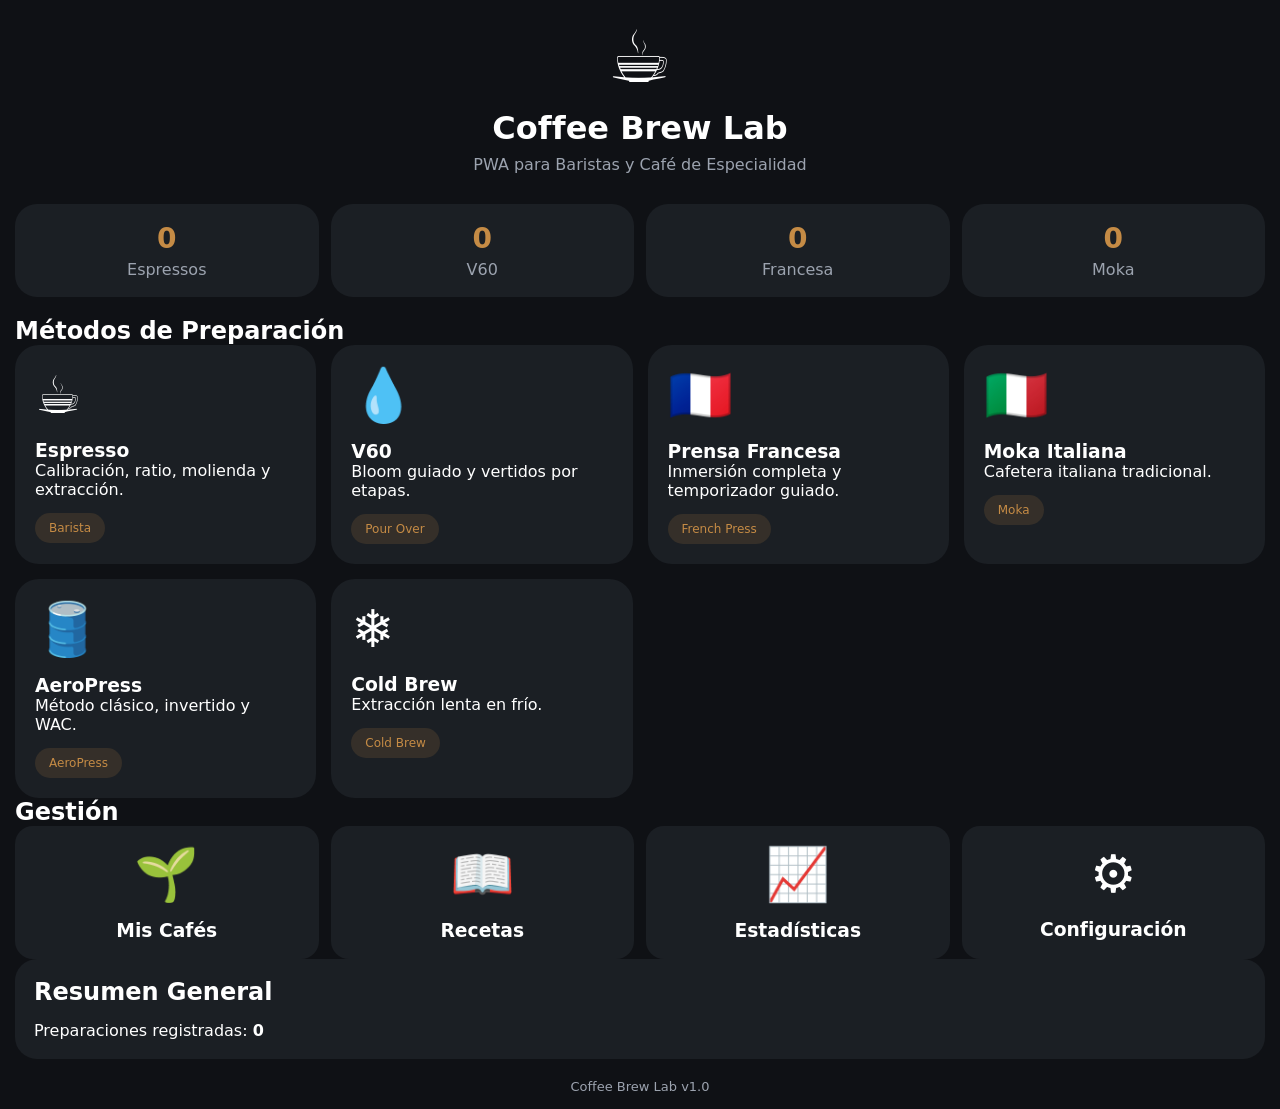
==== index.html @ 1bd27dbe "Add files via upload" ====
<!DOCTYPE html>
<html lang="es">

<head>

    <meta charset="UTF-8">
    <meta name="viewport" content="width=device-width, initial-scale=1.0">

    <title>Coffee Brew Lab</title>

    <link rel="stylesheet" href="app.css">

    <link rel="manifest" href="manifest.json">

    <meta name="theme-color" content="#c58b45">

</head>

<body>

    <header class="header">

        <div class="logo">☕</div>

        <h1 class="title">
            Coffee Brew Lab
        </h1>

        <div class="subtitle">
            PWA para Baristas y Café de Especialidad
        </div>

    </header>

    <!-- KPI GENERALES -->

    <section class="kpis">

        <div class="kpi">

            <h2 id="kpiShots">0</h2>

            <p>Espressos</p>

        </div>

        <div class="kpi">

            <h2 id="kpiV60">0</h2>

            <p>V60</p>

        </div>

        <div class="kpi">

            <h2 id="kpiFrancesa">0</h2>

            <p>Francesa</p>

        </div>

        <div class="kpi">

            <h2 id="kpiMoka">0</h2>

            <p>Moka</p>

        </div>

    </section>

    <!-- MÉTODOS -->

    <h2>Métodos de Preparación</h2>

    <section class="dashboard">

        <a href="espresso.html" class="brew-card">

            <div class="icon">☕</div>

            <h3>Espresso</h3>

            <p>
                Calibración, ratio,
                molienda y extracción.
            </p>

            <span class="badge">
                Barista
            </span>

        </a>

        <a href="v60.html" class="brew-card">

            <div class="icon">💧</div>

            <h3>V60</h3>

            <p>
                Bloom guiado
                y vertidos por etapas.
            </p>

            <span class="badge">
                Pour Over
            </span>

        </a>

        <a href="francesa.html" class="brew-card">

            <div class="icon">🇫🇷</div>

            <h3>Prensa Francesa</h3>

            <p>
                Inmersión completa
                y temporizador guiado.
            </p>

            <span class="badge">
                French Press
            </span>

        </a>

        <a href="moka.html" class="brew-card">

            <div class="icon">🇮🇹</div>

            <h3>Moka Italiana</h3>

            <p>
                Cafetera italiana
                tradicional.
            </p>

            <span class="badge">
                Moka
            </span>

        </a>

        <a href="aeropress.html" class="brew-card">

            <div class="icon">🛢️</div>

            <h3>AeroPress</h3>

            <p>
                Método clásico,
                invertido y WAC.
            </p>

            <span class="badge">
                AeroPress
            </span>

        </a>

        <a href="coldbrew.html" class="brew-card">

            <div class="icon">❄️</div>

            <h3>Cold Brew</h3>

            <p>
                Extracción lenta
                en frío.
            </p>

            <span class="badge">
                Cold Brew
            </span>

        </a>

    </section>

    <!-- HERRAMIENTAS -->

    <h2>Gestión</h2>

    <section class="quick-actions">

        <a href="cafes.html" class="action">

            <div class="icon">
                🌱
            </div>

            <h3>Mis Cafés</h3>

        </a>

        <a href="recetas.html" class="action">

            <div class="icon">
                📖
            </div>

            <h3>Recetas</h3>

        </a>

        <a href="estadisticas.html" class="action">

            <div class="icon">
                📈
            </div>

            <h3>Estadísticas</h3>

        </a>

        <a href="configuracion.html" class="action">

            <div class="icon">
                ⚙️
            </div>

            <h3>Configuración</h3>

        </a>

    </section>

    <!-- RESUMEN -->

    <section class="card">

        <h2>Resumen General</h2>

        <p id="resumen">
            Sin datos registrados.
        </p>

    </section>

    <button id="installBtn" style="display:none;">

        📲 Instalar Aplicación

    </button>

    <div class="footer">

        Coffee Brew Lab v1.0

    </div>

    <script src="app.js"></script>

    <script>

        /* ==========================
           KPIS PANEL
        ========================== */

        const espresso =
            JSON.parse(
                localStorage.getItem(
                    "espressoShots"
                )
            ) || [];

        const v60 =
            JSON.parse(
                localStorage.getItem(
                    "v60Preparaciones"
                )
            ) || [];

        const francesa =
            JSON.parse(
                localStorage.getItem(
                    "francesaPreparaciones"
                )
            ) || [];

        const moka =
            JSON.parse(
                localStorage.getItem(
                    "mokaPreparaciones"
                )
            ) || [];

        document
            .getElementById("kpiShots")
            .innerText =
            espresso.length;

        document
            .getElementById("kpiV60")
            .innerText =
            v60.length;

        document
            .getElementById("kpiFrancesa")
            .innerText =
            francesa.length;

        document
            .getElementById("kpiMoka")
            .innerText =
            moka.length;

        const total =

            espresso.length +

            v60.length +

            francesa.length +

            moka.length;

        document
            .getElementById("resumen")
            .innerHTML =

            `
Preparaciones registradas:
<strong>${total}</strong>
`;

        /* ==========================
           PWA
        ========================== */

        let deferredPrompt;

        window.addEventListener(
            "beforeinstallprompt",

            (event) => {

                event.preventDefault();

                deferredPrompt = event;

                document
                    .getElementById("installBtn")
                    .style.display = "block";

            }
        );

        document
            .getElementById("installBtn")
            .addEventListener(

                "click",

                async () => {

                    if (!deferredPrompt)
                        return;

                    deferredPrompt.prompt();

                }

            );

        /* ==========================
           SERVICE WORKER
        ========================== */

        if (
            "serviceWorker"
            in navigator
        ) {

            window.addEventListener(

                "load",

                () => {

                    navigator
                        .serviceWorker
                        .register(
                            "./service-worker.js"
                        );

                });

        }

    </script>

</body>

</html>
---- app.css ----
/* ==================================================
   COFFEE BREW LAB
   APP.CSS
================================================== */

:root {

    --bg: #0f1115;
    --card: #1b1f24;
    --card-light: #252b34;

    --gold: #c58b45;
    --green: #22c55e;
    --orange: #f59e0b;
    --red: #ef4444;

    --text: #ffffff;
    --gray: #9ca3af;

    --border: #323b47;

}

/* ==================================================
   RESET
================================================== */

* {

    margin: 0;
    padding: 0;
    box-sizing: border-box;

}

html {

    scroll-behavior: smooth;

}

body {

    background: var(--bg);
    color: var(--text);

    font-family:
        system-ui,
        -apple-system,
        BlinkMacSystemFont,
        sans-serif;

    min-height: 100vh;

    padding: 15px;

}

/* ==================================================
   LINKS
================================================== */

a {

    color: inherit;
    text-decoration: none;

}

/* ==================================================
   TOPBAR
================================================== */

.topbar {

    display: flex;
    align-items: center;
    gap: 15px;

    margin-bottom: 20px;

}

.topbar a {

    color: var(--gold);

    font-weight: 700;

}

.topbar h1 {

    font-size: 24px;

}

/* ==================================================
   HEADER
================================================== */

.header {

    text-align: center;

    margin-bottom: 30px;

}

.logo {

    font-size: 72px;

    margin-bottom: 10px;

}

.title {

    font-size: 32px;
    font-weight: 700;

}

.subtitle {

    color: var(--gray);

    margin-top: 8px;

}

/* ==================================================
   CARD
================================================== */

.card {

    background: var(--card);

    border-radius: 22px;

    padding: 18px;

    margin-bottom: 15px;

    border: 1px solid transparent;

    transition: .25s;

}

.card:hover {

    border-color: var(--gold);

}

.card h2 {

    margin-bottom: 15px;

}

.card h3 {

    margin-bottom: 10px;

}

/* ==================================================
   DASHBOARD
================================================== */

.dashboard {

    display: grid;
    grid-template-columns: 1fr;

    gap: 15px;

}

.brew-card {

    background: var(--card);

    border-radius: 24px;

    padding: 20px;

    transition: .25s;

    display: block;

}

.brew-card:hover {

    background: var(--card-light);

    transform: translateY(-3px);

}

.icon {

    font-size: 52px;

    margin-bottom: 15px;

}

.badge {

    display: inline-block;

    margin-top: 14px;

    background: rgba(197, 139, 69, .15);

    padding: 8px 14px;

    border-radius: 999px;

    color: var(--gold);

    font-size: 12px;

}

/* ==================================================
   KPI
================================================== */

.kpis {

    display: grid;

    grid-template-columns:
        repeat(2, 1fr);

    gap: 12px;

    margin-bottom: 20px;

}

.kpi {

    background: var(--card);

    border-radius: 22px;

    padding: 18px;

    text-align: center;

}

.kpi h2 {

    color: var(--gold);

    font-size: 28px;

    margin-bottom: 5px;

}

.kpi p {

    color: var(--gray);

}

/* ==================================================
   FORMULARIOS
================================================== */

label {

    display: block;

    margin-bottom: 6px;

    color: var(--gray);

    font-size: 13px;

}

input,
select,
textarea {

    width: 100%;

    padding: 14px;

    border-radius: 14px;

    border: 1px solid var(--border);

    background: var(--card-light);

    color: white;

    font-size: 16px;

    margin-bottom: 12px;

}

textarea {

    resize: vertical;
    min-height: 120px;

}

input:focus,
select:focus,
textarea:focus {

    outline: none;

    border-color: var(--gold);

}

/* ==================================================
   BOTONES
================================================== */

button {

    width: 100%;

    height: 55px;

    border: none;

    border-radius: 15px;

    background: var(--gold);

    color: white;

    font-weight: 700;

    font-size: 16px;

    cursor: pointer;

    transition: .2s;

}

button:hover {

    filter: brightness(110%);

}

button:active {

    transform: scale(.98);

}

/* ==================================================
   GRID
================================================== */

.grid {

    display: grid;
    gap: 12px;

}

/* ==================================================
   CRONOMETRO
================================================== */

.cronometro {

    text-align: center;

    font-size: 64px;

    font-weight: 700;

    color: var(--gold);

    margin: 20px 0;

}

.running {

    animation: pulse 1s infinite;

}

@keyframes pulse {

    0% {

        transform: scale(1);

    }

    50% {

        transform: scale(1.05);

    }

    100% {

        transform: scale(1);

    }

}

/* ==================================================
   PROGRESSBAR
================================================== */

.progress {

    height: 14px;

    background: #29303a;

    border-radius: 999px;

    overflow: hidden;

    margin-bottom: 15px;

}

.progress-bar {

    width: 0;

    height: 100%;

    background: linear-gradient(90deg,
            var(--green),
            #4ade80);

    transition: .2s;

}

/* ==================================================
   HISTORIAL
================================================== */

.registro {

    background: var(--card-light);

    border-left: 5px solid var(--gold);

    border-radius: 16px;

    padding: 14px;

    margin-bottom: 10px;

}

.registro p {

    margin: 4px 0;

}

/* ==================================================
   ESTADOS
================================================== */

.ok {

    color: var(--green);

}

.warn {

    color: var(--orange);

}

.bad {

    color: var(--red);

}

/* ==================================================
   CHIPS SENSORIALES
================================================== */

#notasSugeridas,
#notasSeleccionadas {

    display: flex;

    flex-wrap: wrap;

    gap: 8px;

    margin-top: 10px;

}

.chip {

    background: var(--card-light);

    border: 1px solid var(--border);

    border-radius: 999px;

    padding: 10px 14px;

    cursor: pointer;

    transition: .2s;

    font-size: 14px;

}

.chip:hover {

    border-color: var(--gold);

}

.chip-selected {

    background: var(--gold);

    color: white;

    border: none;

}

/* ==================================================
   FILTROS SENSORIALES
================================================== */

.filtros-categorias {

    display: flex;
    flex-wrap: wrap;

    gap: 8px;

    margin-bottom: 12px;

}

.filtro {

    border: none;

    border-radius: 999px;

    background: var(--card-light);

    color: white;

    width: auto;

    padding: 8px 14px;

    height: auto;

    font-size: 13px;

}

.filtro.activo {

    background: var(--gold);

}

/* ==================================================
   TABLAS
================================================== */

table {

    width: 100%;

    border-collapse: collapse;

}

th {

    background: var(--card-light);

}

td,
th {

    padding: 10px;

    border: 1px solid var(--border);

}

/* ==================================================
   CANVAS CHART
================================================== */

canvas {

    max-width: 100%;

    width: 100%;

    min-height: 300px;

}

/* ==================================================
   QUICK ACTIONS
================================================== */

.quick-actions {

    display: grid;
    gap: 12px;

    grid-template-columns:
        repeat(2, 1fr);

}

.action {

    background: var(--card);

    border-radius: 18px;

    padding: 18px;

    text-align: center;

    transition: .25s;

}

.action:hover {

    background: var(--card-light);

}

/* ==================================================
   FOOTER
================================================== */

.footer {

    text-align: center;

    margin-top: 20px;

    color: var(--gray);

    font-size: 13px;

}

/* ==================================================
   SCROLLBAR
================================================== */

::-webkit-scrollbar {

    width: 10px;

}

::-webkit-scrollbar-track {

    background: #181d23;

}

::-webkit-scrollbar-thumb {

    background: var(--gold);

    border-radius: 999px;

}

/* ==================================================
   TABLET
================================================== */

@media (min-width:768px) {

    body {

        max-width: 1100px;

        margin: auto;

    }

    .dashboard {

        grid-template-columns:
            repeat(2, 1fr);

    }

    .grid {

        grid-template-columns:
            repeat(2, 1fr);

    }

    .kpis {

        grid-template-columns:
            repeat(4, 1fr);

    }

}

/* ==================================================
   DESKTOP
================================================== */

@media (min-width:1200px) {

    body {

        max-width: 1440px;

        margin: auto;

    }

    .dashboard {

        grid-template-columns:
            repeat(4, 1fr);

    }

    .quick-actions {

        grid-template-columns:
            repeat(4, 1fr);

    }

    .grid {

        grid-template-columns:
            repeat(3, 1fr);

    }

}

/* ==================================================
   PWA SAFE AREA
================================================== */

@supports (padding:max(0px)) {

    body {

        padding-left:
            max(15px, env(safe-area-inset-left));

        padding-right:
            max(15px, env(safe-area-inset-right));

        padding-bottom:
            max(15px, env(safe-area-inset-bottom));

    }

}
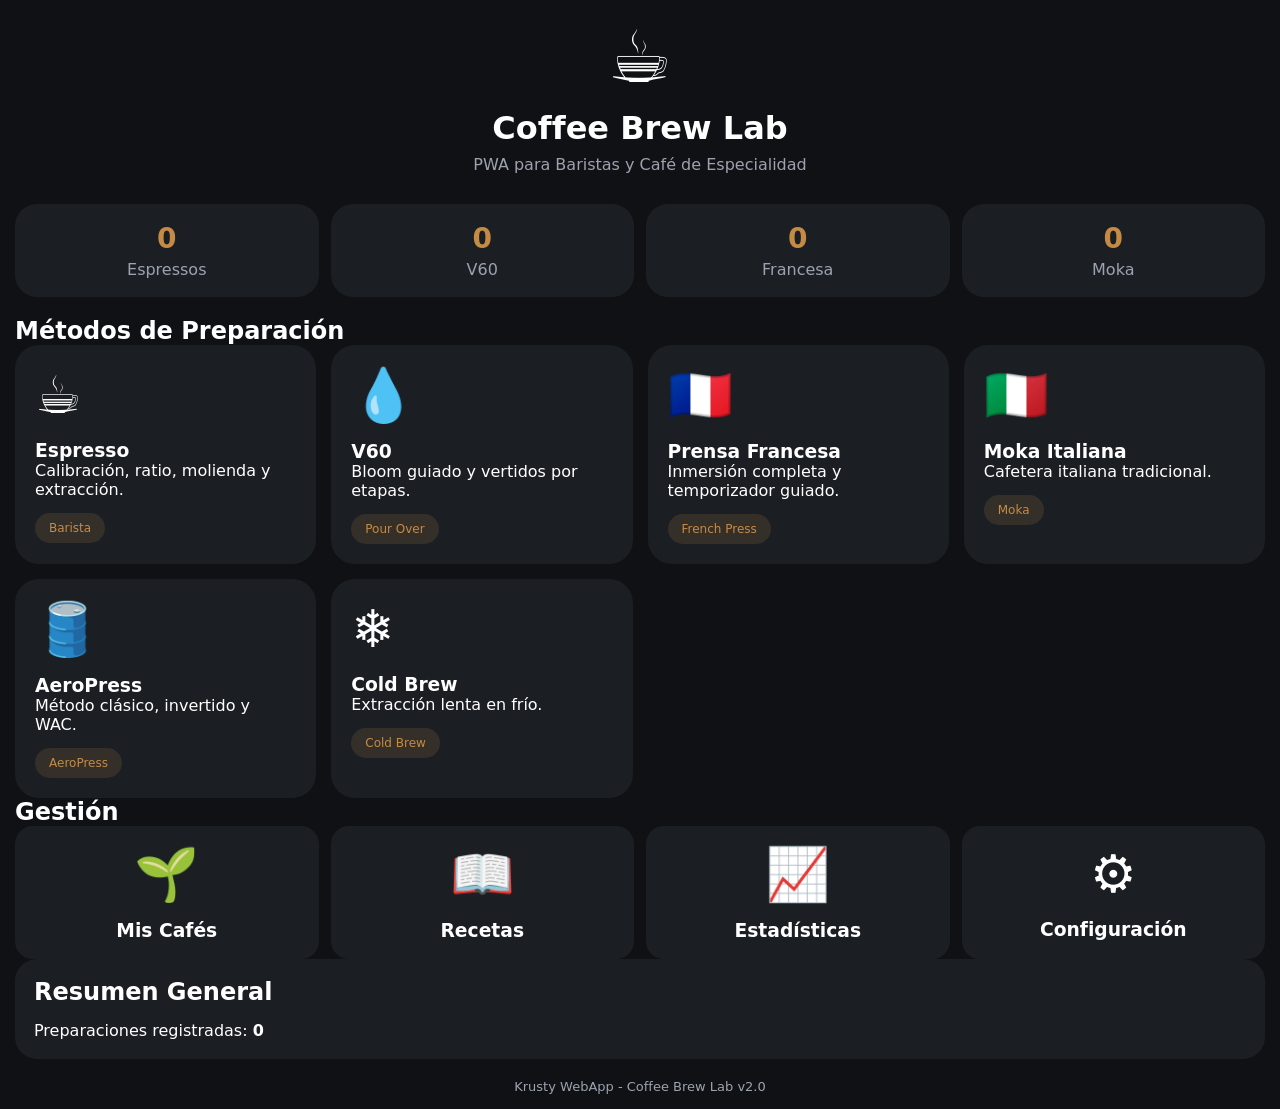
==== commit 0296c950: "Add files via upload" ====
--- a/index.html
+++ b/index.html
@@ -248,7 +248,7 @@
 
     <div class="footer">
 
-        Coffee Brew Lab v1.0
+        Krusty WebApp - Coffee Brew Lab v2.0
 
     </div>
 
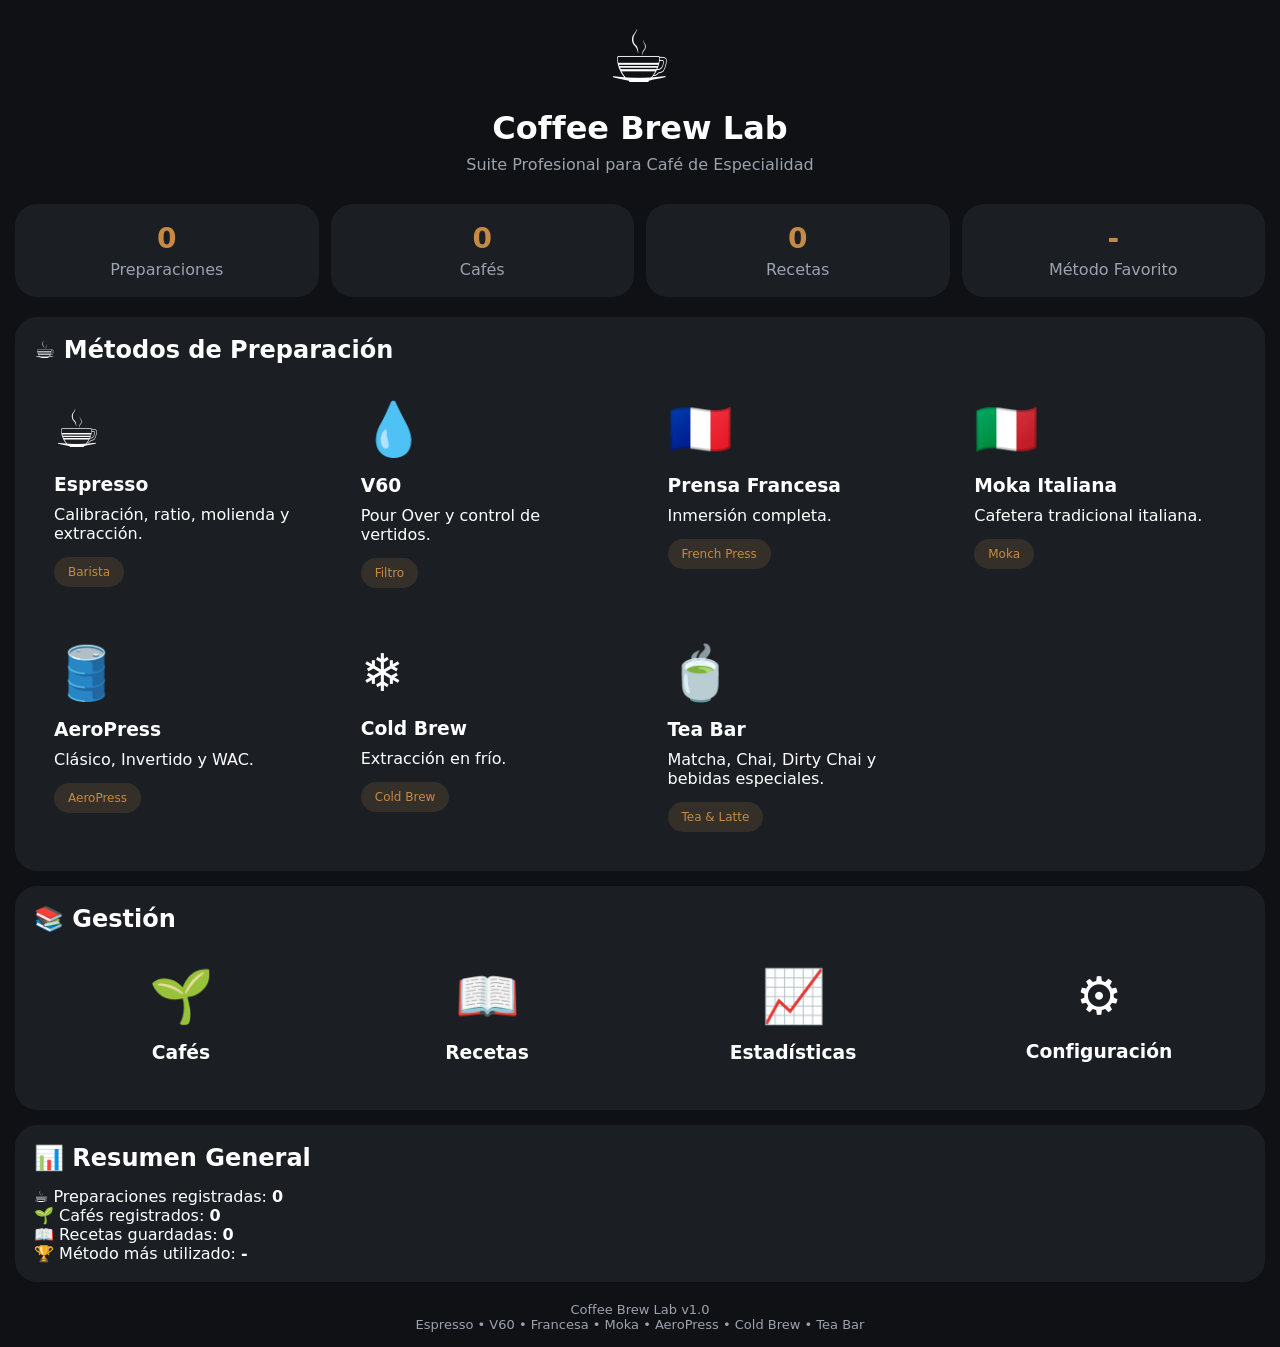
==== commit 4541da38: "Add files via upload" ====
--- a/index.html
+++ b/index.html
@@ -4,6 +4,7 @@
 <head>
 
     <meta charset="UTF-8">
+
     <meta name="viewport" content="width=device-width, initial-scale=1.0">
 
     <title>Coffee Brew Lab</title>
@@ -14,57 +15,81 @@
 
     <meta name="theme-color" content="#c58b45">
 
+    <meta name="mobile-web-app-capable" content="yes">
+
+    <meta name="apple-mobile-web-app-capable" content="yes">
+
+    <meta name="apple-mobile-web-app-title" content="Coffee Brew Lab">
+
 </head>
 
 <body>
 
     <header class="header">
 
-        <div class="logo">☕</div>
+        <div class="logo">
+            ☕
+        </div>
 
         <h1 class="title">
             Coffee Brew Lab
         </h1>
 
         <div class="subtitle">
-            PWA para Baristas y Café de Especialidad
+            Suite Profesional para Café de Especialidad
         </div>
 
     </header>
 
-    <!-- KPI GENERALES -->
+    <!-- KPIs -->
 
     <section class="kpis">
 
         <div class="kpi">
 
-            <h2 id="kpiShots">0</h2>
-
-            <p>Espressos</p>
+            <h2 id="kpiTotalPreparaciones">
+                0
+            </h2>
+
+            <p>
+                Preparaciones
+            </p>
 
         </div>
 
         <div class="kpi">
 
-            <h2 id="kpiV60">0</h2>
-
-            <p>V60</p>
+            <h2 id="kpiCafes">
+                0
+            </h2>
+
+            <p>
+                Cafés
+            </p>
 
         </div>
 
         <div class="kpi">
 
-            <h2 id="kpiFrancesa">0</h2>
-
-            <p>Francesa</p>
+            <h2 id="kpiRecetas">
+                0
+            </h2>
+
+            <p>
+                Recetas
+            </p>
 
         </div>
 
         <div class="kpi">
 
-            <h2 id="kpiMoka">0</h2>
-
-            <p>Moka</p>
+            <h2 id="kpiMetodoFavorito">
+                -
+            </h2>
+
+            <p>
+                Método Favorito
+            </p>
 
         </div>
 
@@ -72,159 +97,218 @@
 
     <!-- MÉTODOS -->
 
-    <h2>Métodos de Preparación</h2>
-
-    <section class="dashboard">
-
-        <a href="espresso.html" class="brew-card">
-
-            <div class="icon">☕</div>
-
-            <h3>Espresso</h3>
-
-            <p>
-                Calibración, ratio,
-                molienda y extracción.
-            </p>
-
-            <span class="badge">
-                Barista
-            </span>
-
-        </a>
-
-        <a href="v60.html" class="brew-card">
-
-            <div class="icon">💧</div>
-
-            <h3>V60</h3>
-
-            <p>
-                Bloom guiado
-                y vertidos por etapas.
-            </p>
-
-            <span class="badge">
-                Pour Over
-            </span>
-
-        </a>
-
-        <a href="francesa.html" class="brew-card">
-
-            <div class="icon">🇫🇷</div>
-
-            <h3>Prensa Francesa</h3>
-
-            <p>
-                Inmersión completa
-                y temporizador guiado.
-            </p>
-
-            <span class="badge">
-                French Press
-            </span>
-
-        </a>
-
-        <a href="moka.html" class="brew-card">
-
-            <div class="icon">🇮🇹</div>
-
-            <h3>Moka Italiana</h3>
-
-            <p>
-                Cafetera italiana
-                tradicional.
-            </p>
-
-            <span class="badge">
-                Moka
-            </span>
-
-        </a>
-
-        <a href="aeropress.html" class="brew-card">
-
-            <div class="icon">🛢️</div>
-
-            <h3>AeroPress</h3>
-
-            <p>
-                Método clásico,
-                invertido y WAC.
-            </p>
-
-            <span class="badge">
-                AeroPress
-            </span>
-
-        </a>
-
-        <a href="coldbrew.html" class="brew-card">
-
-            <div class="icon">❄️</div>
-
-            <h3>Cold Brew</h3>
-
-            <p>
-                Extracción lenta
-                en frío.
-            </p>
-
-            <span class="badge">
-                Cold Brew
-            </span>
-
-        </a>
+    <section class="card">
+
+        <h2>
+            ☕ Métodos de Preparación
+        </h2>
+
+        <div class="dashboard">
+
+            <a href="espresso.html" class="brew-card">
+
+                <div class="icon">
+                    ☕
+                </div>
+
+                <h3>
+                    Espresso
+                </h3>
+
+                <p>
+                    Calibración, ratio, molienda y extracción.
+                </p>
+
+                <span class="badge">
+                    Barista
+                </span>
+
+            </a>
+
+            <a href="v60.html" class="brew-card">
+
+                <div class="icon">
+                    💧
+                </div>
+
+                <h3>
+                    V60
+                </h3>
+
+                <p>
+                    Pour Over y control de vertidos.
+                </p>
+
+                <span class="badge">
+                    Filtro
+                </span>
+
+            </a>
+
+            <a href="francesa.html" class="brew-card">
+
+                <div class="icon">
+                    🇫🇷
+                </div>
+
+                <h3>
+                    Prensa Francesa
+                </h3>
+
+                <p>
+                    Inmersión completa.
+                </p>
+
+                <span class="badge">
+                    French Press
+                </span>
+
+            </a>
+
+            <a href="moka.html" class="brew-card">
+
+                <div class="icon">
+                    🇮🇹
+                </div>
+
+                <h3>
+                    Moka Italiana
+                </h3>
+
+                <p>
+                    Cafetera tradicional italiana.
+                </p>
+
+                <span class="badge">
+                    Moka
+                </span>
+
+            </a>
+
+            <a href="aeropress.html" class="brew-card">
+
+                <div class="icon">
+                    🛢️
+                </div>
+
+                <h3>
+                    AeroPress
+                </h3>
+
+                <p>
+                    Clásico, Invertido y WAC.
+                </p>
+
+                <span class="badge">
+                    AeroPress
+                </span>
+
+            </a>
+
+            <a href="coldbrew.html" class="brew-card">
+
+                <div class="icon">
+                    ❄️
+                </div>
+
+                <h3>
+                    Cold Brew
+                </h3>
+
+                <p>
+                    Extracción en frío.
+                </p>
+
+                <span class="badge">
+                    Cold Brew
+                </span>
+
+            </a>
+
+            <a href="bebidas.html" class="brew-card">
+
+                <div class="icon">
+                    🍵
+                </div>
+
+                <h3>
+                    Tea Bar
+                </h3>
+
+                <p>
+                    Matcha, Chai,
+                    Dirty Chai y bebidas especiales.
+                </p>
+
+                <span class="badge">
+                    Tea & Latte
+                </span>
+
+            </a>
+
+        </div>
 
     </section>
 
-    <!-- HERRAMIENTAS -->
-
-    <h2>Gestión</h2>
-
-    <section class="quick-actions">
-
-        <a href="cafes.html" class="action">
-
-            <div class="icon">
-                🌱
-            </div>
-
-            <h3>Mis Cafés</h3>
-
-        </a>
-
-        <a href="recetas.html" class="action">
-
-            <div class="icon">
-                📖
-            </div>
-
-            <h3>Recetas</h3>
-
-        </a>
-
-        <a href="estadisticas.html" class="action">
-
-            <div class="icon">
-                📈
-            </div>
-
-            <h3>Estadísticas</h3>
-
-        </a>
-
-        <a href="configuracion.html" class="action">
-
-            <div class="icon">
-                ⚙️
-            </div>
-
-            <h3>Configuración</h3>
-
-        </a>
+    <!-- GESTIÓN -->
+
+    <section class="card">
+
+        <h2>
+            📚 Gestión
+        </h2>
+
+        <div class="quick-actions">
+
+            <a href="cafes.html" class="action">
+
+                <div class="icon">
+                    🌱
+                </div>
+
+                <h3>
+                    Cafés
+                </h3>
+
+            </a>
+
+            <a href="recetas.html" class="action">
+
+                <div class="icon">
+                    📖
+                </div>
+
+                <h3>
+                    Recetas
+                </h3>
+
+            </a>
+
+            <a href="estadisticas.html" class="action">
+
+                <div class="icon">
+                    📈
+                </div>
+
+                <h3>
+                    Estadísticas
+                </h3>
+
+            </a>
+
+            <a href="configuracion.html" class="action">
+
+                <div class="icon">
+                    ⚙️
+                </div>
+
+                <h3>
+                    Configuración
+                </h3>
+
+            </a>
+
+        </div>
 
     </section>
 
@@ -232,14 +316,20 @@
 
     <section class="card">
 
-        <h2>Resumen General</h2>
-
-        <p id="resumen">
+        <h2>
+            📊 Resumen General
+        </h2>
+
+        <div id="resumen">
+
             Sin datos registrados.
-        </p>
+
+        </div>
 
     </section>
 
+    <!-- INSTALAR PWA -->
+
     <button id="installBtn" style="display:none;">
 
         📲 Instalar Aplicación
@@ -248,7 +338,11 @@
 
     <div class="footer">
 
-        Krusty WebApp - Coffee Brew Lab v2.0
+        Coffee Brew Lab v1.0
+
+        <br>
+
+        Espresso • V60 • Francesa • Moka • AeroPress • Cold Brew • Tea Bar
 
     </div>
 
@@ -257,7 +351,7 @@
     <script>
 
         /* ==========================
-           KPIS PANEL
+           CARGA DATOS
         ========================== */
 
         const espresso =
@@ -288,43 +382,126 @@
                 )
             ) || [];
 
-        document
-            .getElementById("kpiShots")
-            .innerText =
-            espresso.length;
-
-        document
-            .getElementById("kpiV60")
-            .innerText =
-            v60.length;
-
-        document
-            .getElementById("kpiFrancesa")
-            .innerText =
-            francesa.length;
-
-        document
-            .getElementById("kpiMoka")
-            .innerText =
-            moka.length;
-
-        const total =
+        const aeropress =
+            JSON.parse(
+                localStorage.getItem(
+                    "aeropressPreparaciones"
+                )
+            ) || [];
+
+        const coldbrew =
+            JSON.parse(
+                localStorage.getItem(
+                    "coldbrewPreparaciones"
+                )
+            ) || [];
+
+        const bebidas =
+            JSON.parse(
+                localStorage.getItem(
+                    "bebidasPreparaciones"
+                )
+            ) || [];
+
+        const cafes =
+            JSON.parse(
+                localStorage.getItem(
+                    "cafes"
+                )
+            ) || [];
+
+        const recetas =
+            JSON.parse(
+                localStorage.getItem(
+                    "recetas"
+                )
+            ) || [];
+
+        /* ==========================
+           KPI
+        ========================== */
+
+        const totalPreparaciones =
 
             espresso.length +
-
             v60.length +
-
             francesa.length +
-
-            moka.length;
-
-        document
-            .getElementById("resumen")
-            .innerHTML =
+            moka.length +
+            aeropress.length +
+            coldbrew.length +
+            bebidas.length;
+
+        document.getElementById(
+            "kpiTotalPreparaciones"
+        ).innerHTML =
+            totalPreparaciones;
+
+        document.getElementById(
+            "kpiCafes"
+        ).innerHTML =
+            cafes.length;
+
+        document.getElementById(
+            "kpiRecetas"
+        ).innerHTML =
+            recetas.length;
+
+        /* ==========================
+           MÉTODO FAVORITO
+        ========================== */
+
+        const metodos = {
+
+            "Espresso": espresso.length,
+            "V60": v60.length,
+            "Francesa": francesa.length,
+            "Moka": moka.length,
+            "AeroPress": aeropress.length,
+            "Cold Brew": coldbrew.length,
+            "Tea Bar": bebidas.length
+
+        };
+
+        let favorito = "-";
+        let cantidad = 0;
+
+        for (let metodo in metodos) {
+
+            if (
+                metodos[metodo] > cantidad
+            ) {
+
+                cantidad =
+                    metodos[metodo];
+
+                favorito =
+                    metodo;
+
+            }
+
+        }
+
+        document.getElementById(
+            "kpiMetodoFavorito"
+        ).innerHTML =
+            favorito;
+
+        /* ==========================
+           RESUMEN
+        ========================== */
+
+        document.getElementById(
+            "resumen"
+        ).innerHTML =
 
             `
-Preparaciones registradas:
-<strong>${total}</strong>
+<p>☕ Preparaciones registradas: <strong>${totalPreparaciones}</strong></p>
+
+<p>🌱 Cafés registrados: <strong>${cafes.length}</strong></p>
+
+<p>📖 Recetas guardadas: <strong>${recetas.length}</strong></p>
+
+<p>🏆 Método más utilizado: <strong>${favorito}</strong></p>
 `;
 
         /* ==========================
@@ -336,21 +513,23 @@
         window.addEventListener(
             "beforeinstallprompt",
 
-            (event) => {
-
-                event.preventDefault();
-
-                deferredPrompt = event;
-
-                document
-                    .getElementById("installBtn")
-                    .style.display = "block";
+            (e) => {
+
+                e.preventDefault();
+
+                deferredPrompt = e;
+
+                document.getElementById(
+                    "installBtn"
+                ).style.display = "block";
 
             }
         );
 
         document
-            .getElementById("installBtn")
+            .getElementById(
+                "installBtn"
+            )
             .addEventListener(
 
                 "click",
@@ -371,21 +550,17 @@
         ========================== */
 
         if (
-            "serviceWorker"
-            in navigator
+            "serviceWorker" in navigator
         ) {
 
             window.addEventListener(
-
                 "load",
 
                 () => {
 
-                    navigator
-                        .serviceWorker
-                        .register(
-                            "./service-worker.js"
-                        );
+                    navigator.serviceWorker.register(
+                        "./service-worker.js"
+                    );
 
                 });
 
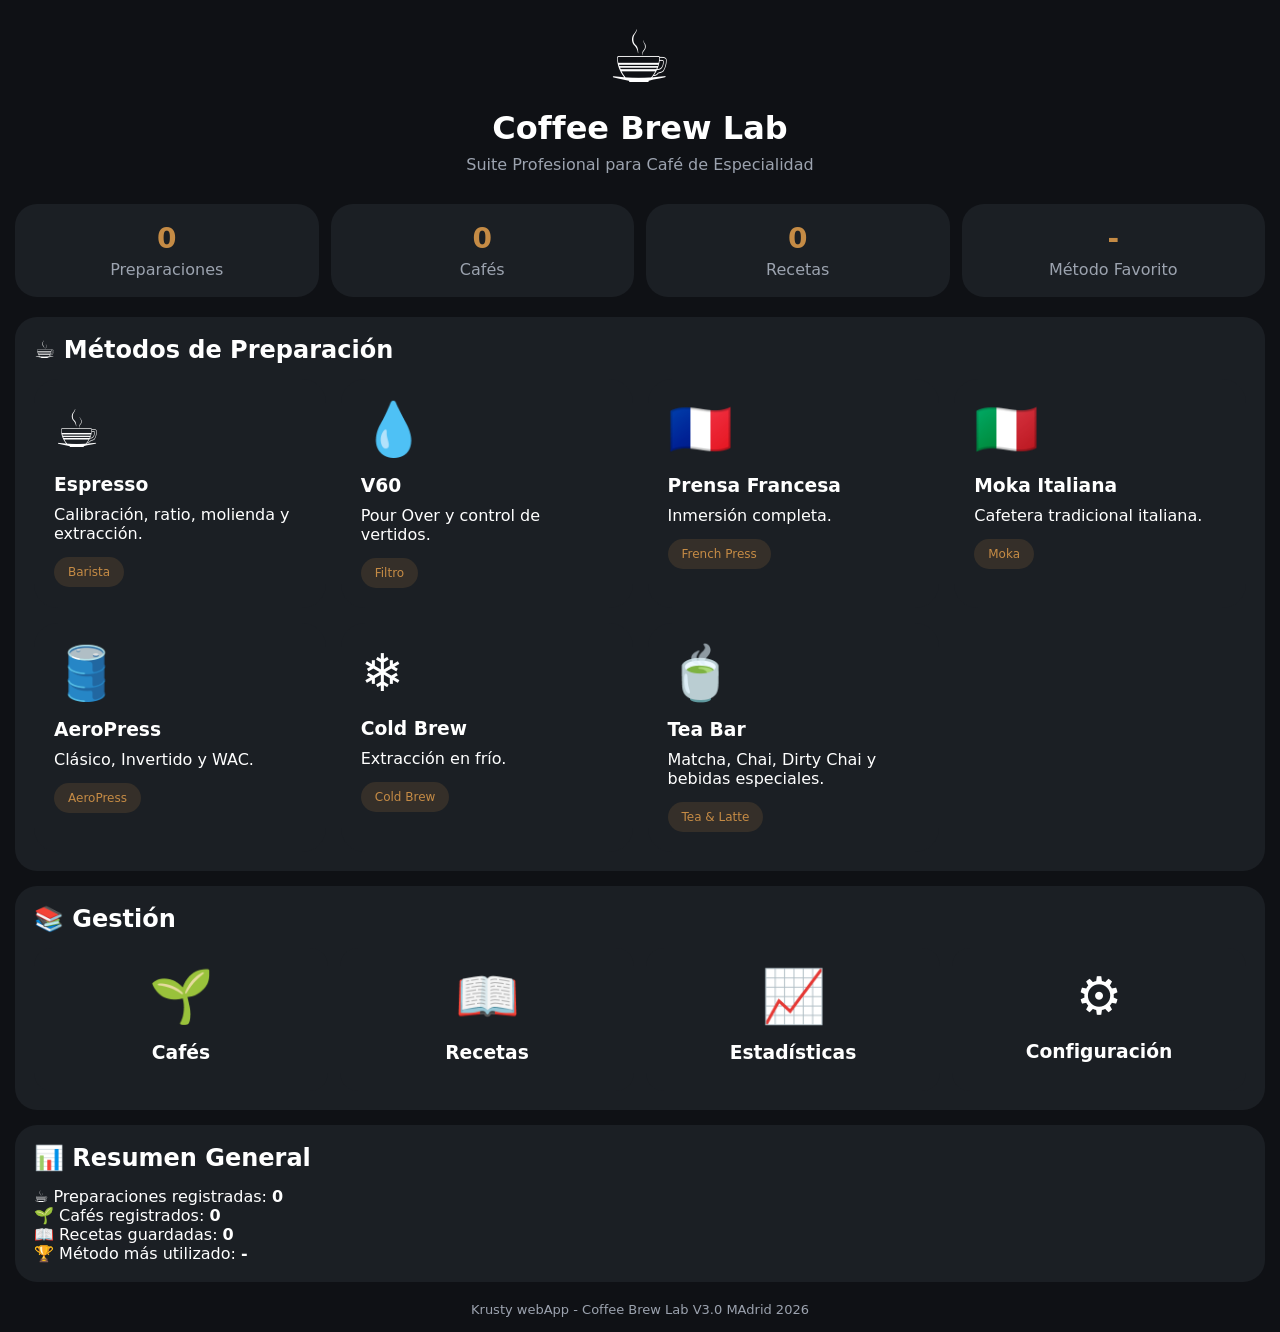
==== commit c504c628: "Fix HTML structure and update footer content" ====
--- a/index.html
+++ b/index.html
@@ -338,11 +338,7 @@
 
     <div class="footer">
 
-        Coffee Brew Lab v1.0
-
-        <br>
-
-        Espresso • V60 • Francesa • Moka • AeroPress • Cold Brew • Tea Bar
+Krusty webApp - Coffee Brew Lab V3.0 MAdrid 2026
 
     </div>
 
@@ -570,4 +566,4 @@
 
 </body>
 
-</html>+</html>
